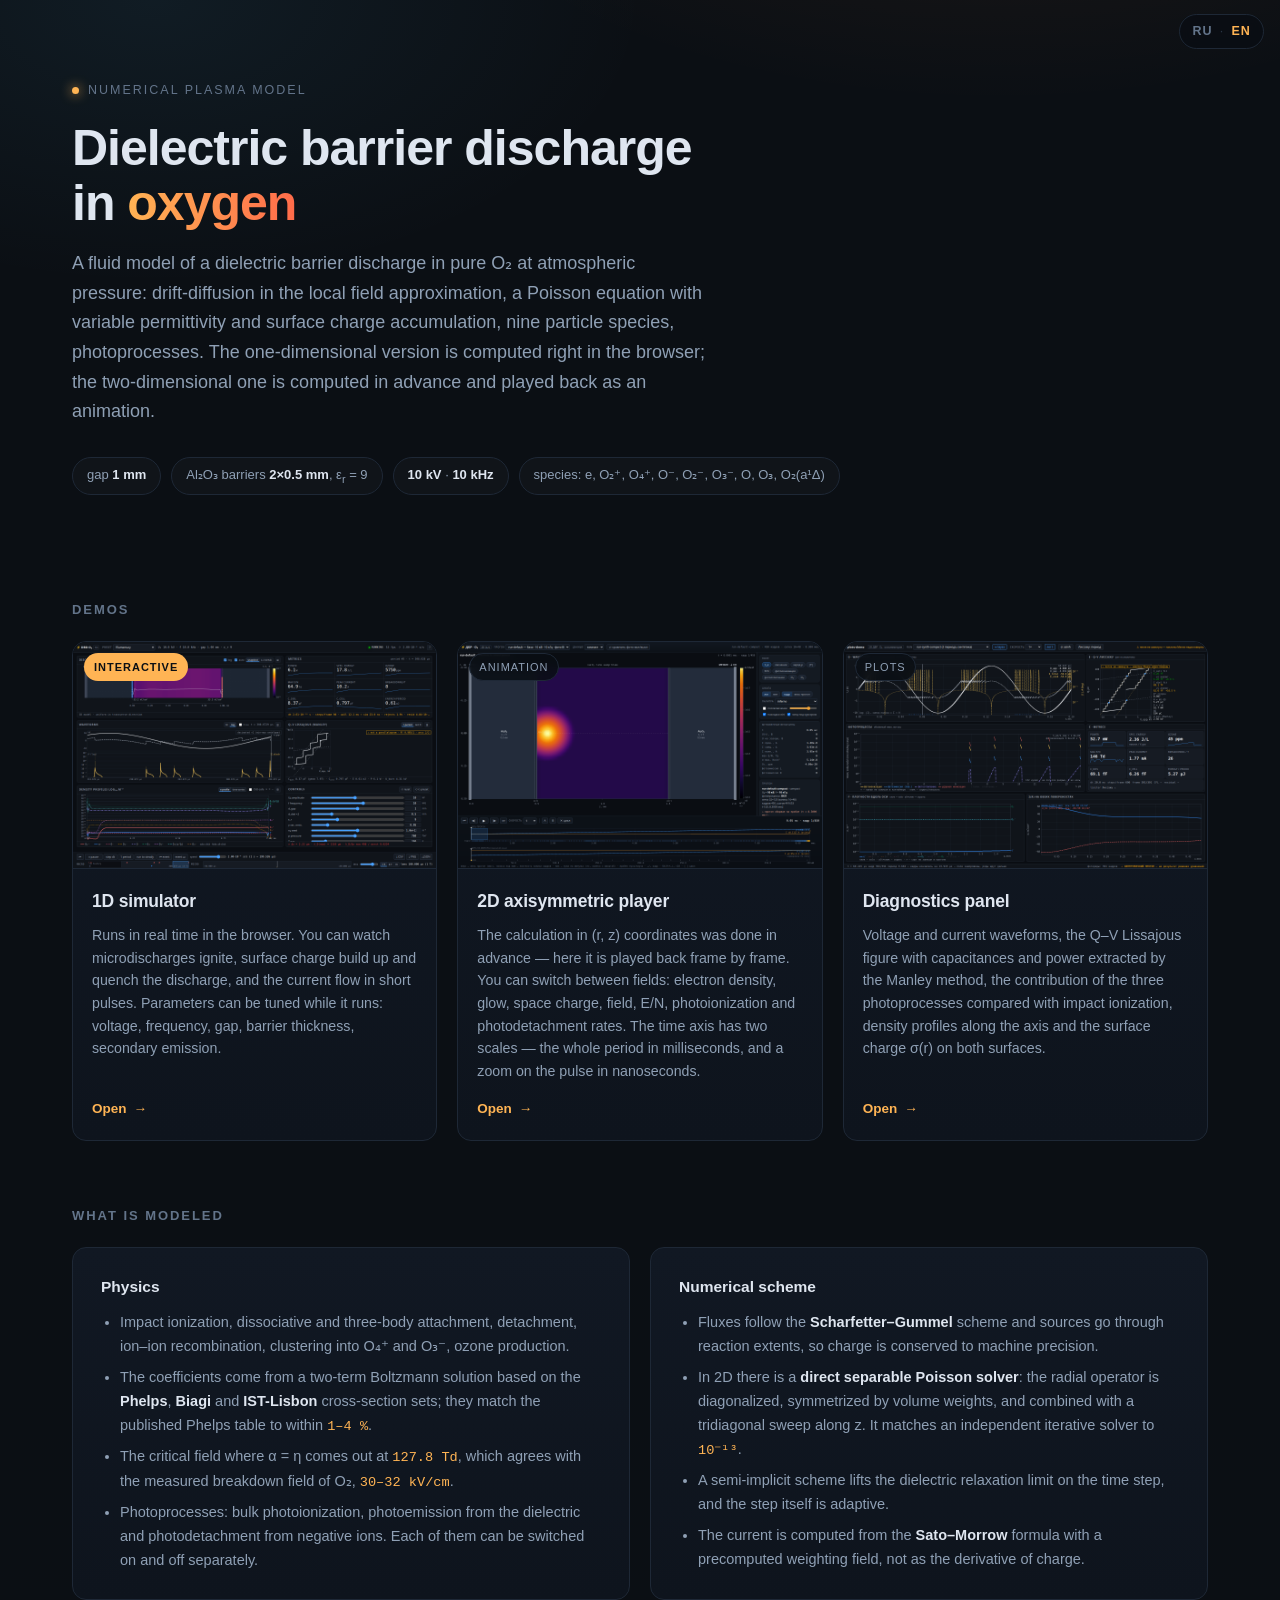
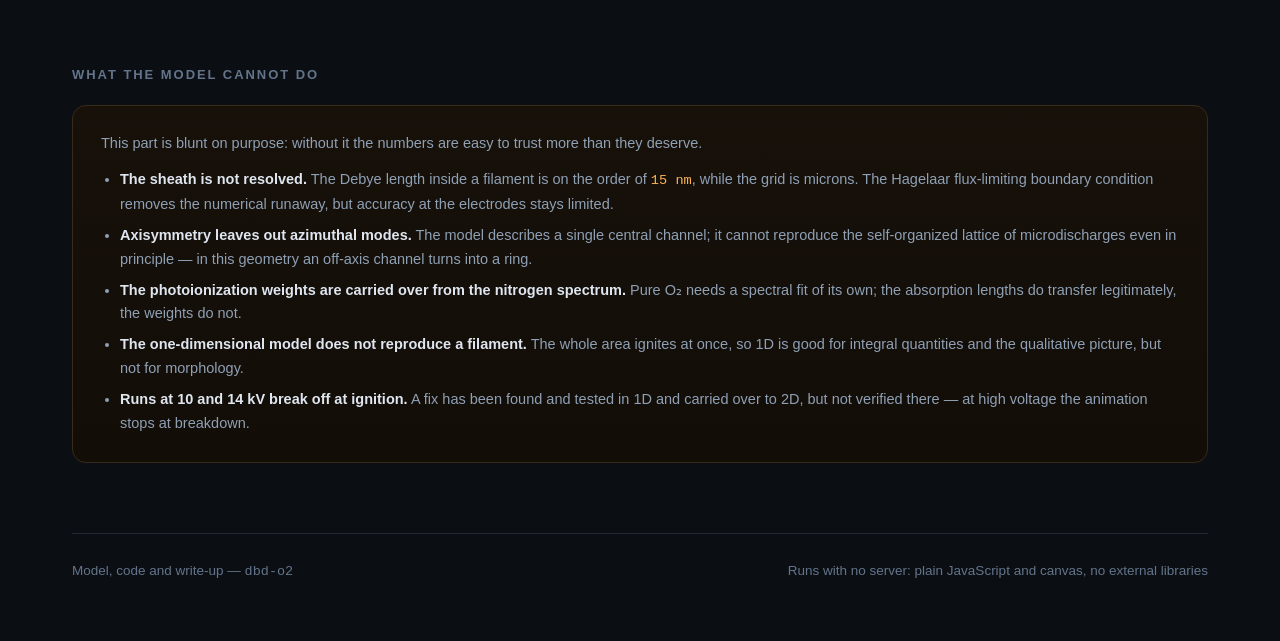
==== site/index.html @ 330ba71b "Публикация: двуязычный сайт barier.makseq.com (site/), тест словаря i18n, английское резюме в README" ====
<!doctype html>
<html lang="en">
<head>
<meta charset="utf-8">
<meta name="viewport" content="width=device-width, initial-scale=1">
<script>
(function(){
  var q=new URLSearchParams(location.search).get('lang'), s=null;
  try{ s=localStorage.getItem('lang'); }catch(e){}
  var l=(q==='en'||q==='ru')?q:((s==='en'||s==='ru')?s:'en');
  if(q===l){ try{ localStorage.setItem('lang',l); }catch(e){} }
  document.documentElement.lang=l;
  document.documentElement.setAttribute('data-lang',l);
  window.LANG=l;
})();
</script>
<title>Fluid model of atmospheric-pressure plasma | DBD in oxygen</title>
<meta name="description" content="A fluid model of a dielectric barrier discharge in pure oxygen at atmospheric pressure, with a live 1D simulator and a 2D axisymmetric player.">
<meta name="robots" content="index,follow">
<meta name="theme-color" content="#0b0f14">
<link rel="canonical" href="https://barier.makseq.com/">
<link rel="alternate" hreflang="en" href="https://barier.makseq.com/">
<link rel="alternate" hreflang="ru" href="https://barier.makseq.com/?lang=ru">
<link rel="alternate" hreflang="x-default" href="https://barier.makseq.com/">
<meta property="og:type" content="website">
<meta property="og:site_name" content="Dielectric barrier discharge in oxygen">
<meta property="og:url" content="https://barier.makseq.com/">
<meta property="og:title" content="Fluid model of atmospheric-pressure plasma | DBD in oxygen">
<meta property="og:description" content="A fluid model of a dielectric barrier discharge in pure oxygen at atmospheric pressure, with a live 1D simulator and a 2D axisymmetric player.">
<meta property="og:image" content="https://barier.makseq.com/og/landing.jpg">
<meta property="og:image:width" content="1200">
<meta property="og:image:height" content="630">
<meta property="og:image:alt" content="Dielectric barrier discharge in oxygen: the landing page of the numerical model, 1D simulator and 2D player">
<meta property="og:locale" content="en_US">
<meta name="twitter:card" content="summary_large_image">
<meta name="twitter:title" content="Fluid model of atmospheric-pressure plasma | DBD in oxygen">
<meta name="twitter:description" content="A fluid model of a dielectric barrier discharge in pure oxygen at atmospheric pressure, with a live 1D simulator and a 2D axisymmetric player.">
<meta name="twitter:image" content="https://barier.makseq.com/og/landing.jpg">
<meta name="twitter:image:alt" content="Dielectric barrier discharge in oxygen: the landing page of the numerical model, 1D simulator and 2D player">
<script type="application/ld+json">
{
  "@context": "https://schema.org",
  "@graph": [
    {
      "@type": "WebSite",
      "@id": "https://barier.makseq.com/#website",
      "url": "https://barier.makseq.com/",
      "name": "Dielectric barrier discharge in oxygen",
      "description": "A fluid model of a dielectric barrier discharge in pure oxygen at atmospheric pressure, with a live 1D simulator and a 2D axisymmetric player.",
      "inLanguage": ["en", "ru"],
      "author": { "@id": "https://makseq.com/#person" },
      "publisher": { "@id": "https://makseq.com/#person" }
    },
    {
      "@type": "Person",
      "@id": "https://makseq.com/#person",
      "name": "Max Tkachenko",
      "url": "https://makseq.com"
    },
    {
      "@type": "WebPage",
      "@id": "https://barier.makseq.com/#webpage",
      "url": "https://barier.makseq.com/",
      "name": "Fluid model of atmospheric-pressure plasma | DBD in oxygen",
      "description": "A fluid model of a dielectric barrier discharge in pure oxygen at atmospheric pressure, with a live 1D simulator and a 2D axisymmetric player.",
      "isPartOf": { "@id": "https://barier.makseq.com/#website" },
      "inLanguage": "en",
      "breadcrumb": { "@id": "https://barier.makseq.com/#breadcrumb" },
      "about": { "@id": "https://barier.makseq.com/#model" },
      "primaryImageOfPage": {
        "@type": "ImageObject",
        "url": "https://barier.makseq.com/og/landing.jpg",
        "width": 1200,
        "height": 630
      }
    },
    {
      "@type": "BreadcrumbList",
      "@id": "https://barier.makseq.com/#breadcrumb",
      "itemListElement": [
        { "@type": "ListItem", "position": 1, "name": "Dielectric barrier discharge in oxygen", "item": "https://barier.makseq.com/" }
      ]
    },
    {
      "@type": "CreativeWork",
      "@id": "https://barier.makseq.com/#model",
      "name": "Fluid model of a dielectric barrier discharge in pure oxygen",
      "abstract": "A one-dimensional and a two-dimensional axisymmetric fluid model of a dielectric barrier discharge in pure O2 at atmospheric pressure: drift-diffusion transport in the local field approximation, Poisson equation with variable permittivity and surface charge on the dielectric, nine species and photoionization with photoemission.",
      "inLanguage": "en",
      "author": { "@id": "https://makseq.com/#person" },
      "isPartOf": { "@id": "https://barier.makseq.com/#website" },
      "about": [
        { "@type": "Thing", "name": "Plasma physics" },
        { "@type": "Thing", "name": "Dielectric barrier discharge" },
        { "@type": "Thing", "name": "Atmospheric-pressure plasma" },
        { "@type": "Thing", "name": "Computational physics" }
      ],
      "keywords": "dielectric barrier discharge, oxygen plasma, fluid model, drift-diffusion, photoionization, surface charge, ozonizer"
    }
  ]
}
</script>
<link rel="icon" href="data:image/svg+xml,%3Csvg xmlns='http://www.w3.org/2000/svg' viewBox='0 0 32 32'%3E%3Crect width='32' height='32' rx='6' fill='%2310141a'/%3E%3Crect x='4' y='6' width='24' height='3' fill='%234b5566'/%3E%3Crect x='4' y='23' width='24' height='3' fill='%234b5566'/%3E%3Cpath d='M16 9 L12 16 L18 16 L14 23' stroke='%23ffd166' stroke-width='2.2' fill='none' stroke-linejoin='round'/%3E%3C/svg%3E">
<style>
  :root{
    --bg:#0b0f14; --panel:#111823; --panel2:#0e141d; --line:#1e2836;
    --fg:#dfe6f0; --dim:#8fa0b5; --dim2:#63748a;
    --amber:#ffb454; --hot:#ff6b4a; --cyan:#5ac8fa; --violet:#a78bfa;
    --maxw:1180px;
  }
  *{box-sizing:border-box}
  html,body{margin:0;padding:0}
  html[data-lang="en"] [lang="ru"], html[data-lang="ru"] [lang="en"]{display:none !important}
  body{
    background:
      radial-gradient(1100px 620px at 78% -12%, rgba(255,140,60,.10), transparent 60%),
      radial-gradient(900px 520px at 12% 0%, rgba(90,200,250,.07), transparent 55%),
      var(--bg);
    color:var(--fg);
    font:16px/1.65 -apple-system,BlinkMacSystemFont,"Segoe UI",Roboto,"Helvetica Neue",Arial,sans-serif;
    -webkit-font-smoothing:antialiased;
  }
  .wrap{max-width:var(--maxw);margin:0 auto;padding:0 22px}
  code,kbd,.mono{font-family:ui-monospace,SFMono-Regular,"SF Mono",Menlo,Consolas,monospace}

  .lang{
    position:fixed;top:14px;right:16px;z-index:50;
    display:inline-flex;align-items:center;gap:7px;
    font-size:12.5px;letter-spacing:.09em;
    padding:6px 12px;border-radius:999px;
    background:rgba(10,14,20,.78);border:1px solid var(--line);
    backdrop-filter:blur(6px);
  }
  .lang a{color:var(--dim2);text-decoration:none;font-weight:600}
  .lang a:hover{color:var(--fg)}
  .lang a[aria-current="true"]{color:var(--amber)}
  .lang a:focus-visible{outline:2px solid var(--amber);outline-offset:3px;border-radius:4px}
  .lang .sep{color:#2a3546}

  header{padding:76px 0 40px}
  .eyebrow{
    display:inline-flex;align-items:center;gap:9px;
    font-size:12.5px;letter-spacing:.16em;text-transform:uppercase;
    color:var(--dim2);margin-bottom:20px;
  }
  .eyebrow .dot{width:7px;height:7px;border-radius:50%;background:var(--amber);
    box-shadow:0 0 12px var(--amber)}
  h1{
    font-size:clamp(30px,5vw,50px);line-height:1.1;margin:0 0 18px;
    font-weight:650;letter-spacing:-.02em;
  }
  h1 .accent{
    background:linear-gradient(92deg,var(--amber),var(--hot));
    -webkit-background-clip:text;background-clip:text;color:transparent;
  }
  .lede{font-size:18px;color:var(--dim);max-width:64ch;margin:0}

  .facts{
    display:flex;flex-wrap:wrap;gap:10px;margin:30px 0 0;padding:0;list-style:none;
  }
  .facts li{
    font-size:13px;color:var(--dim);
    border:1px solid var(--line);border-radius:999px;padding:6px 14px;
    background:rgba(255,255,255,.02);
  }
  .facts b{color:var(--fg);font-weight:600}

  h2{
    font-size:13px;letter-spacing:.15em;text-transform:uppercase;color:var(--dim2);
    margin:64px 0 20px;font-weight:600;
  }

  .cards{display:grid;grid-template-columns:repeat(3,1fr);gap:20px}
  .card{
    display:flex;flex-direction:column;
    background:linear-gradient(180deg,var(--panel),var(--panel2));
    border:1px solid var(--line);border-radius:14px;overflow:hidden;
    text-decoration:none;color:inherit;
    transition:border-color .18s ease, transform .18s ease, box-shadow .18s ease;
  }
  .card:hover{
    border-color:#31435a;transform:translateY(-3px);
    box-shadow:0 14px 40px -18px rgba(0,0,0,.9);
  }
  .card:focus-visible{outline:2px solid var(--amber);outline-offset:3px}
  .thumb{
    aspect-ratio:16/10;background:#070b10;overflow:hidden;
    border-bottom:1px solid var(--line);position:relative;
  }
  .thumb img{width:100%;height:100%;object-fit:cover;object-position:top left;display:block;
    filter:saturate(1.05)}
  .badge{
    position:absolute;top:11px;left:11px;z-index:2;
    font-size:11px;letter-spacing:.09em;text-transform:uppercase;
    padding:4px 9px;border-radius:999px;
    background:rgba(10,14,20,.86);border:1px solid var(--line);color:var(--dim);
    backdrop-filter:blur(4px);
  }
  .badge.live{color:#0b0f14;background:var(--amber);border-color:transparent;font-weight:650}
  .card-body{padding:18px 19px 20px;flex:1;display:flex;flex-direction:column}
  .card h3{margin:0 0 8px;font-size:17.5px;font-weight:640;letter-spacing:-.01em}
  .card p{margin:0;color:var(--dim);font-size:14.2px;line-height:1.6;flex:1}
  .card .go{
    margin-top:15px;font-size:13.5px;color:var(--amber);font-weight:600;
    display:inline-flex;align-items:center;gap:7px;
  }
  .card:hover .go .arr{transform:translateX(3px)}
  .go .arr{transition:transform .18s ease;display:inline-block}

  .panel{
    background:linear-gradient(180deg,var(--panel),var(--panel2));
    border:1px solid var(--line);border-radius:14px;padding:26px 28px;
  }
  .grid2{display:grid;grid-template-columns:1fr 1fr;gap:20px}
  .panel h3{margin:0 0 12px;font-size:15.5px;font-weight:640}
  .panel p{margin:0 0 12px;color:var(--dim);font-size:14.5px}
  .panel p:last-child{margin-bottom:0}
  .panel ul{margin:0;padding-left:19px;color:var(--dim);font-size:14.5px}
  .panel li{margin-bottom:7px}
  .panel li:last-child{margin-bottom:0}
  .panel li b,.panel p b{color:var(--fg);font-weight:600}
  .num{color:var(--amber);font-family:ui-monospace,SFMono-Regular,Menlo,Consolas,monospace;
    font-size:.94em}

  .warn{border-color:#3a2a18;background:linear-gradient(180deg,#17110a,#120d07)}
  .warn h3{color:var(--amber)}

  footer{
    margin:70px 0 60px;padding-top:26px;border-top:1px solid var(--line);
    color:var(--dim2);font-size:13.5px;display:flex;flex-wrap:wrap;gap:14px 26px;
    align-items:baseline;justify-content:space-between;
  }
  footer a{color:var(--dim);text-decoration:none;border-bottom:1px solid #2a3546}
  footer a:hover{color:var(--fg)}

  @media (max-width:900px){
    .cards{grid-template-columns:1fr}
    .grid2{grid-template-columns:1fr}
    header{padding:52px 0 30px}
  }
</style>
</head>
<body>

<nav class="lang" aria-label="Язык / Language"><a href="?lang=ru" data-lang-link="ru">RU</a><span class="sep">·</span><a href="?lang=en" data-lang-link="en">EN</a></nav>

<div class="wrap">

  <header>
    <div class="eyebrow"><span class="dot"></span> <span lang="ru">численная модель плазмы</span><span lang="en">numerical plasma model</span></div>
    <h1><span lang="ru">Барьерный разряд<br>в <span class="accent">кислороде</span></span><span lang="en">Dielectric barrier discharge<br>in <span class="accent">oxygen</span></span></h1>
    <p class="lede" lang="ru">
      Fluid-модель диэлектрического барьерного разряда в чистом O₂ при атмосферном давлении:
      дрейф-диффузия в локальном приближении поля, уравнение Пуассона с переменной проницаемостью
      и накоплением поверхностного заряда, девять сортов частиц, фотопроцессы.
      Одномерная версия считается прямо в браузере, двумерная — заранее, и проигрывается как анимация.
    </p>
    <p class="lede" lang="en">
      A fluid model of a dielectric barrier discharge in pure O₂ at atmospheric pressure:
      drift-diffusion in the local field approximation, a Poisson equation with variable permittivity
      and surface charge accumulation, nine particle species, photoprocesses.
      The one-dimensional version is computed right in the browser; the two-dimensional one is
      computed in advance and played back as an animation.
    </p>
    <ul class="facts" lang="ru">
      <li>зазор <b>1&nbsp;мм</b></li>
      <li>барьеры Al₂O₃ <b>2×0.5&nbsp;мм</b>, ε<sub>r</sub>&nbsp;=&nbsp;9</li>
      <li><b>10&nbsp;кВ</b> · <b>10&nbsp;кГц</b></li>
      <li>частицы: e, O₂⁺, O₄⁺, O⁻, O₂⁻, O₃⁻, O, O₃, O₂(a¹Δ)</li>
    </ul>
    <ul class="facts" lang="en">
      <li>gap <b>1&nbsp;mm</b></li>
      <li>Al₂O₃ barriers <b>2×0.5&nbsp;mm</b>, ε<sub>r</sub>&nbsp;=&nbsp;9</li>
      <li><b>10&nbsp;kV</b> · <b>10&nbsp;kHz</b></li>
      <li>species: e, O₂⁺, O₄⁺, O⁻, O₂⁻, O₃⁻, O, O₃, O₂(a¹Δ)</li>
    </ul>
  </header>

  <h2><span lang="ru">Демонстрации</span><span lang="en">Demos</span></h2>
  <div class="cards">

    <a class="card" href="sim1d/" lang="ru">
      <div class="thumb">
        <span class="badge live">интерактивно</span>
        <img src="shots/sim1d.png" width="1600" height="1000" alt="Интерфейс одномерного симулятора: срез разрядного промежутка, осциллограммы, фигура Лиссажу" loading="lazy" decoding="async">
      </div>
      <div class="card-body">
        <h3>1D-симулятор</h3>
        <p>
          Считает в реальном времени в браузере. Видно, как зажигаются микроразряды,
          как копится поверхностный заряд и гасит разряд, как ток идёт короткими импульсами.
          Параметры крутятся вживую: напряжение, частота, зазор, толщина барьера, вторичная эмиссия.
        </p>
        <span class="go">Открыть <span class="arr">→</span></span>
      </div>
    </a>

    <a class="card" href="sim1d/" lang="en">
      <div class="thumb">
        <span class="badge live">interactive</span>
        <img src="shots/sim1d.png" width="1600" height="1000" alt="The 1D simulator interface: a slice through the discharge gap, waveforms and a Lissajous figure" loading="lazy" decoding="async">
      </div>
      <div class="card-body">
        <h3>1D simulator</h3>
        <p>
          Runs in real time in the browser. You can watch microdischarges ignite, surface charge build up
          and quench the discharge, and the current flow in short pulses.
          Parameters can be tuned while it runs: voltage, frequency, gap, barrier thickness, secondary emission.
        </p>
        <span class="go">Open <span class="arr">→</span></span>
      </div>
    </a>

    <a class="card" href="player/" lang="ru">
      <div class="thumb">
        <span class="badge">анимация</span>
        <img src="shots/player.png" width="1600" height="1000" alt="Двумерный осесимметричный плеер: срез промежутка с филаментом и цветовой картой плотности электронов" loading="lazy" decoding="async">
      </div>
      <div class="card-body">
        <h3>2D осесимметричный плеер</h3>
        <p>
          Расчёт в координатах (r,&nbsp;z) сделан заранее — здесь он проигрывается покадрово.
          Переключаются поля: плотность электронов, свечение, объёмный заряд, поле, E/N,
          скорости фотоионизации и фотоотлипания. Шкала времени двухмасштабная —
          весь период в миллисекундах и лупа на импульс в наносекундах.
        </p>
        <span class="go">Открыть <span class="arr">→</span></span>
      </div>
    </a>

    <a class="card" href="player/" lang="en">
      <div class="thumb">
        <span class="badge">animation</span>
        <img src="shots/player.png" width="1600" height="1000" alt="The 2D axisymmetric player: a slice through the gap with a filament and a color map of electron density" loading="lazy" decoding="async">
      </div>
      <div class="card-body">
        <h3>2D axisymmetric player</h3>
        <p>
          The calculation in (r,&nbsp;z) coordinates was done in advance — here it is played back
          frame by frame. You can switch between fields: electron density, glow, space charge, field, E/N,
          photoionization and photodetachment rates. The time axis has two scales —
          the whole period in milliseconds, and a zoom on the pulse in nanoseconds.
        </p>
        <span class="go">Open <span class="arr">→</span></span>
      </div>
    </a>

    <a class="card" href="player/plots-demo.html" lang="ru">
      <div class="thumb">
        <span class="badge">графики</span>
        <img src="shots/plots.png" width="1600" height="1000" alt="Панель графиков: осциллограммы, фигура Лиссажу, вклад фотопроцессов, профили плотностей" loading="lazy" decoding="async">
      </div>
      <div class="card-body">
        <h3>Панель диагностики</h3>
        <p>
          Осциллограммы напряжения и тока, фигура Лиссажу Q–V с извлечением ёмкостей
          и мощности по методу Мэнли, вклад трёх фотопроцессов против ударной ионизации,
          профили плотностей вдоль оси и поверхностный заряд σ(r) на обеих поверхностях.
        </p>
        <span class="go">Открыть <span class="arr">→</span></span>
      </div>
    </a>

    <a class="card" href="player/plots-demo.html" lang="en">
      <div class="thumb">
        <span class="badge">plots</span>
        <img src="shots/plots.png" width="1600" height="1000" alt="The plots panel: waveforms, a Lissajous figure, the contribution of the photoprocesses, density profiles" loading="lazy" decoding="async">
      </div>
      <div class="card-body">
        <h3>Diagnostics panel</h3>
        <p>
          Voltage and current waveforms, the Q–V Lissajous figure with capacitances and power
          extracted by the Manley method, the contribution of the three photoprocesses compared with impact
          ionization, density profiles along the axis and the surface charge σ(r) on both surfaces.
        </p>
        <span class="go">Open <span class="arr">→</span></span>
      </div>
    </a>

  </div>

  <h2><span lang="ru">Что моделируется</span><span lang="en">What is modeled</span></h2>
  <div class="grid2">
    <div class="panel" lang="ru">
      <h3>Физика</h3>
      <ul>
        <li>Ударная ионизация, диссоциативное и трёхтельное прилипание, отлипание, ион-ионная
          рекомбинация, кластеризация в O₄⁺ и O₃⁻, наработка озона.</li>
        <li>Коэффициенты получены решением двухчленного уравнения Больцмана на сечениях
          <b>Phelps</b>, <b>Biagi</b> и <b>IST-Lisbon</b>; сверены с опубликованной таблицей
          Phelps с точностью <span class="num">1–4 %</span>.</li>
        <li>Критическое поле α&nbsp;=&nbsp;η выходит <span class="num">127.8 Тд</span>,
          что согласуется с экспериментальным пробойным полем O₂
          <span class="num">30–32 кВ/см</span>.</li>
        <li>Фотопроцессы: объёмная фотоионизация, фотоэмиссия с диэлектрика и фотоотлипание
          от отрицательных ионов. Их можно включать и выключать по отдельности.</li>
      </ul>
    </div>
    <div class="panel" lang="en">
      <h3>Physics</h3>
      <ul>
        <li>Impact ionization, dissociative and three-body attachment, detachment, ion–ion
          recombination, clustering into O₄⁺ and O₃⁻, ozone production.</li>
        <li>The coefficients come from a two-term Boltzmann solution based on the
          <b>Phelps</b>, <b>Biagi</b> and <b>IST-Lisbon</b> cross-section sets; they match the published
          Phelps table to within <span class="num">1–4 %</span>.</li>
        <li>The critical field where α&nbsp;=&nbsp;η comes out at <span class="num">127.8 Td</span>,
          which agrees with the measured breakdown field of O₂,
          <span class="num">30–32 kV/cm</span>.</li>
        <li>Photoprocesses: bulk photoionization, photoemission from the dielectric and
          photodetachment from negative ions. Each of them can be switched on and off separately.</li>
      </ul>
    </div>
    <div class="panel" lang="ru">
      <h3>Численная схема</h3>
      <ul>
        <li>Потоки по схеме <b>Шарфеттера–Гуммеля</b>, источники через reaction extents —
          заряд сохраняется машинно точно.</li>
        <li>В 2D — <b>прямой разделимый решатель Пуассона</b>: диагонализация радиального
          оператора с симметризацией по объёмным весам плюс прогонка по z.
          Сверен с независимым итерационным решателем до <span class="num">10⁻¹³</span>.</li>
        <li>Полунеявная схема снимает ограничение по диэлектрической релаксации,
          шаг по времени адаптивный.</li>
        <li>Ток считается по формуле <b>Сато–Морроу</b> с предвычисленным весовым полем,
          а не как производная заряда.</li>
      </ul>
    </div>
    <div class="panel" lang="en">
      <h3>Numerical scheme</h3>
      <ul>
        <li>Fluxes follow the <b>Scharfetter–Gummel</b> scheme and sources go through reaction
          extents, so charge is conserved to machine precision.</li>
        <li>In 2D there is a <b>direct separable Poisson solver</b>: the radial operator is
          diagonalized, symmetrized by volume weights, and combined with a tridiagonal sweep along z.
          It matches an independent iterative solver to <span class="num">10⁻¹³</span>.</li>
        <li>A semi-implicit scheme lifts the dielectric relaxation limit on the time step,
          and the step itself is adaptive.</li>
        <li>The current is computed from the <b>Sato–Morrow</b> formula with a precomputed
          weighting field, not as the derivative of charge.</li>
      </ul>
    </div>
  </div>

  <h2><span lang="ru">Чего модель не умеет</span><span lang="en">What the model cannot do</span></h2>
  <div class="panel warn" lang="ru">
    <p>
      Здесь честно, потому что без этого числа легко принять за более достоверные, чем они есть.
    </p>
    <ul>
      <li><b>Пристеночный слой не разрешён.</b> Дебаевская длина в филаменте порядка
        <span class="num">15 нм</span>, а сетка — микроны. Потоко-ограничивающее граничное
        условие Хагелаара снимает численный разгон, но точность у электродов остаётся ограниченной.</li>
      <li><b>Осесимметрия не даёт азимутальных мод.</b> Модель описывает один центральный канал;
        самоорганизацию решётки микроразрядов она воспроизвести не может принципиально —
        внеосевой канал в такой геометрии становится кольцом.</li>
      <li><b>Веса фотоионизации перенесены из азотного спектра.</b> Для чистого O₂ нужен
        собственный спектральный фит; длины поглощения при этом переносятся законно, а веса — нет.</li>
      <li><b>Одномерная модель не воспроизводит филамент.</b> Вся площадь зажигается синхронно,
        поэтому 1D годится для интегральных величин и качественной картины, но не для морфологии.</li>
      <li><b>Прогоны при 10 и 14 кВ обрываются на зажигании.</b> Исправление найдено и проверено
        в 1D, в 2D перенесено, но не верифицировано — анимация при высоком напряжении
        останавливается на пробое.</li>
    </ul>
  </div>
  <div class="panel warn" lang="en">
    <p>
      This part is blunt on purpose: without it the numbers are easy to trust more than they deserve.
    </p>
    <ul>
      <li><b>The sheath is not resolved.</b> The Debye length inside a filament is on the order of
        <span class="num">15 nm</span>, while the grid is microns. The Hagelaar flux-limiting boundary
        condition removes the numerical runaway, but accuracy at the electrodes stays limited.</li>
      <li><b>Axisymmetry leaves out azimuthal modes.</b> The model describes a single central channel;
        it cannot reproduce the self-organized lattice of microdischarges even in principle —
        in this geometry an off-axis channel turns into a ring.</li>
      <li><b>The photoionization weights are carried over from the nitrogen spectrum.</b> Pure O₂
        needs a spectral fit of its own; the absorption lengths do transfer legitimately, the weights do not.</li>
      <li><b>The one-dimensional model does not reproduce a filament.</b> The whole area ignites at
        once, so 1D is good for integral quantities and the qualitative picture, but not for morphology.</li>
      <li><b>Runs at 10 and 14 kV break off at ignition.</b> A fix has been found and tested in 1D
        and carried over to 2D, but not verified there — at high voltage the animation
        stops at breakdown.</li>
    </ul>
  </div>

  <footer>
    <span lang="ru">Модель, код и разбор — <span class="mono">dbd-o2</span></span>
    <span lang="en">Model, code and write-up — <span class="mono">dbd-o2</span></span>
    <span lang="ru">Работает без сервера: чистый JavaScript и canvas, никаких внешних библиотек</span>
    <span lang="en">Runs with no server: plain JavaScript and canvas, no external libraries</span>
  </footer>

</div>

<script>
(function(){
  var META = {
    ru: {
      title: 'Барьерный разряд в кислороде — численная модель плазмы',
      desc: 'Fluid-модель диэлектрического барьерного разряда в чистом O₂ при атмосферном давлении: 1D-симулятор в реальном времени и 2D осесимметричный плеер с фотопроцессами.',
      locale: 'ru_RU'
    },
    en: {
      title: 'Fluid model of atmospheric-pressure plasma | DBD in oxygen',
      desc: 'A fluid model of a dielectric barrier discharge in pure oxygen at atmospheric pressure, with a live 1D simulator and a 2D axisymmetric player.',
      locale: 'en_US'
    }
  };
  function setMeta(sel, val){ var e = document.querySelector(sel); if(e) e.setAttribute('content', val); }
  var links = document.querySelectorAll('.lang a[data-lang-link]');

  function apply(l){
    document.documentElement.lang = l;
    document.documentElement.setAttribute('data-lang', l);
    window.LANG = l;
    var m = META[l];
    document.title = m.title;
    setMeta('meta[name="description"]', m.desc);
    setMeta('meta[property="og:title"]', m.title);
    setMeta('meta[property="og:description"]', m.desc);
    setMeta('meta[property="og:locale"]', m.locale);
    setMeta('meta[name="twitter:title"]', m.title);
    setMeta('meta[name="twitter:description"]', m.desc);
    for(var i=0;i<links.length;i++){
      var a = links[i], on = a.getAttribute('data-lang-link') === l;
      if(on) a.setAttribute('aria-current','true'); else a.removeAttribute('aria-current');
      var p = new URLSearchParams(location.search);
      p.set('lang', a.getAttribute('data-lang-link'));
      a.setAttribute('href', location.pathname + '?' + p.toString());
    }
  }

  for(var i=0;i<links.length;i++){
    links[i].addEventListener('click', function(ev){
      ev.preventDefault();
      var l = this.getAttribute('data-lang-link');
      try{ localStorage.setItem('lang', l); }catch(e){}
      apply(l);
      var p = new URLSearchParams(location.search);
      p.set('lang', l);
      history.replaceState(null, '', location.pathname + '?' + p.toString());
    });
  }

  apply(window.LANG || 'en');
})();
</script>
</body>
</html>
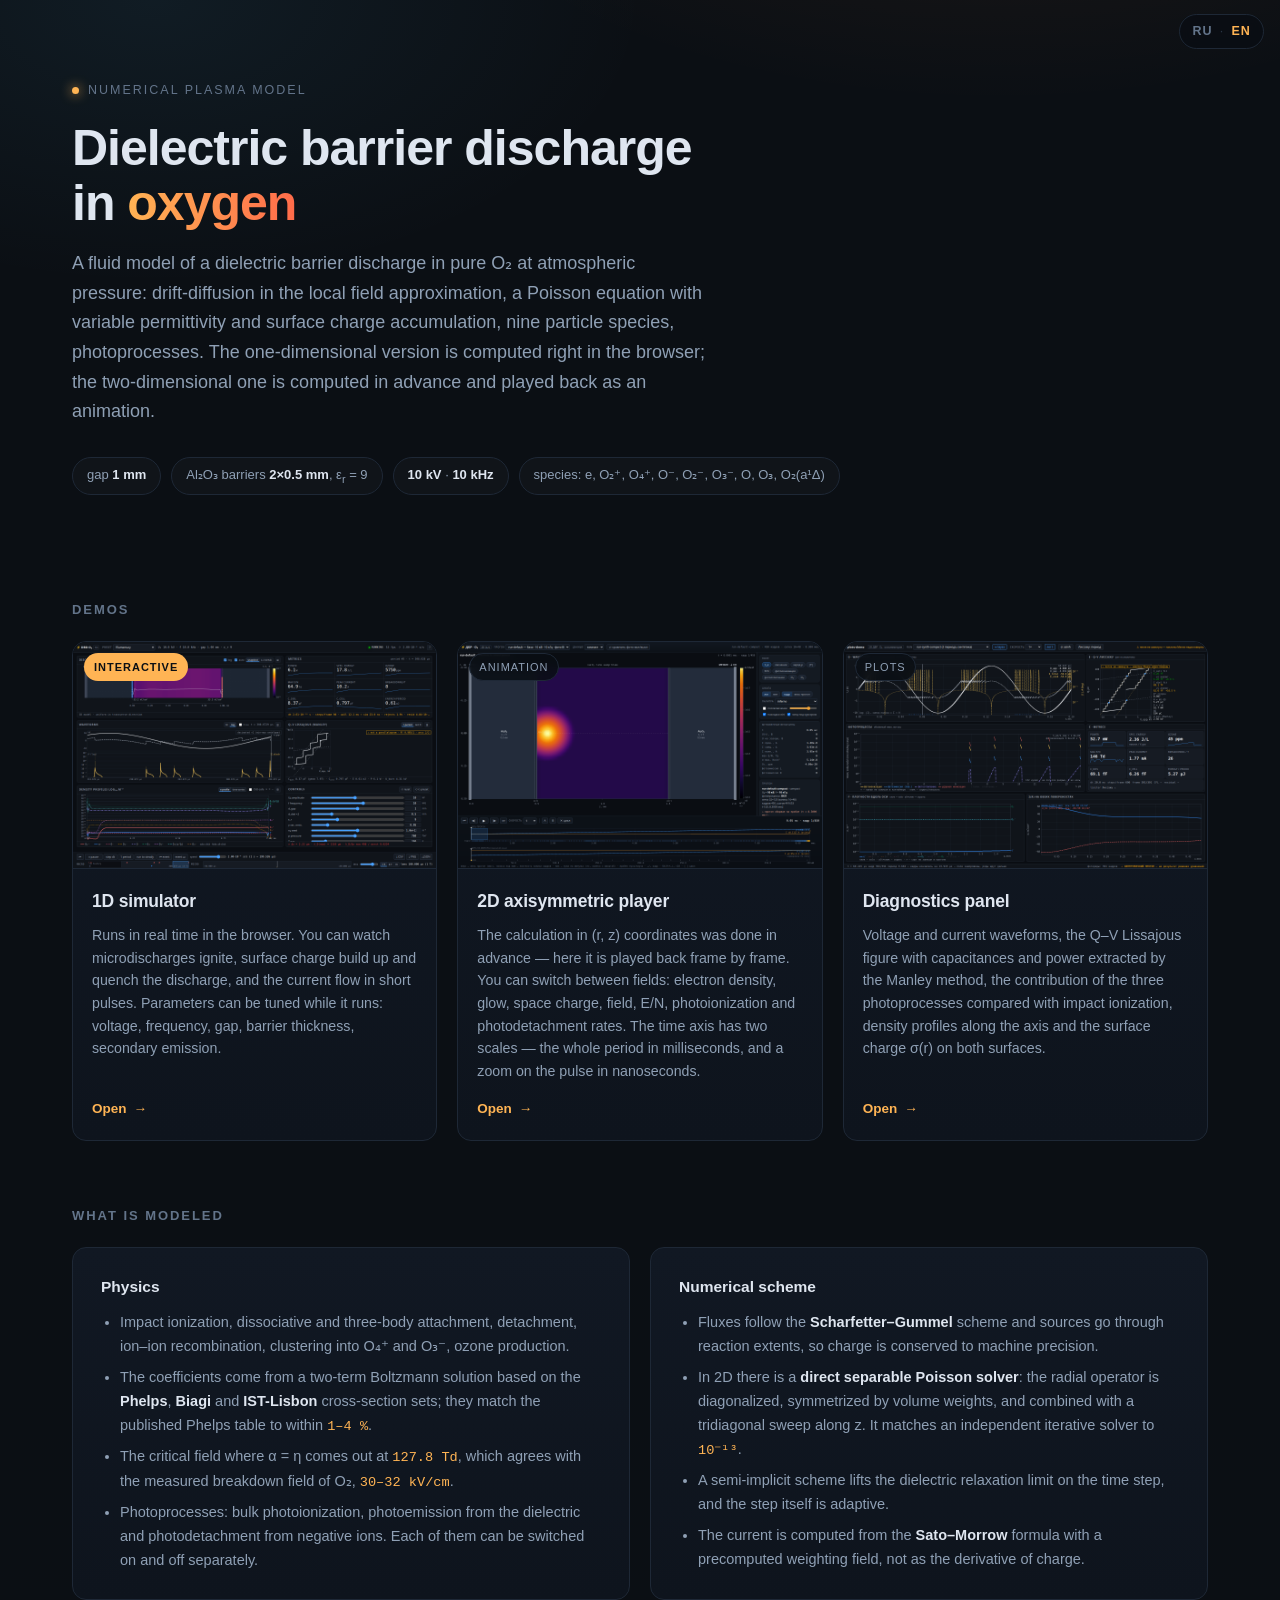
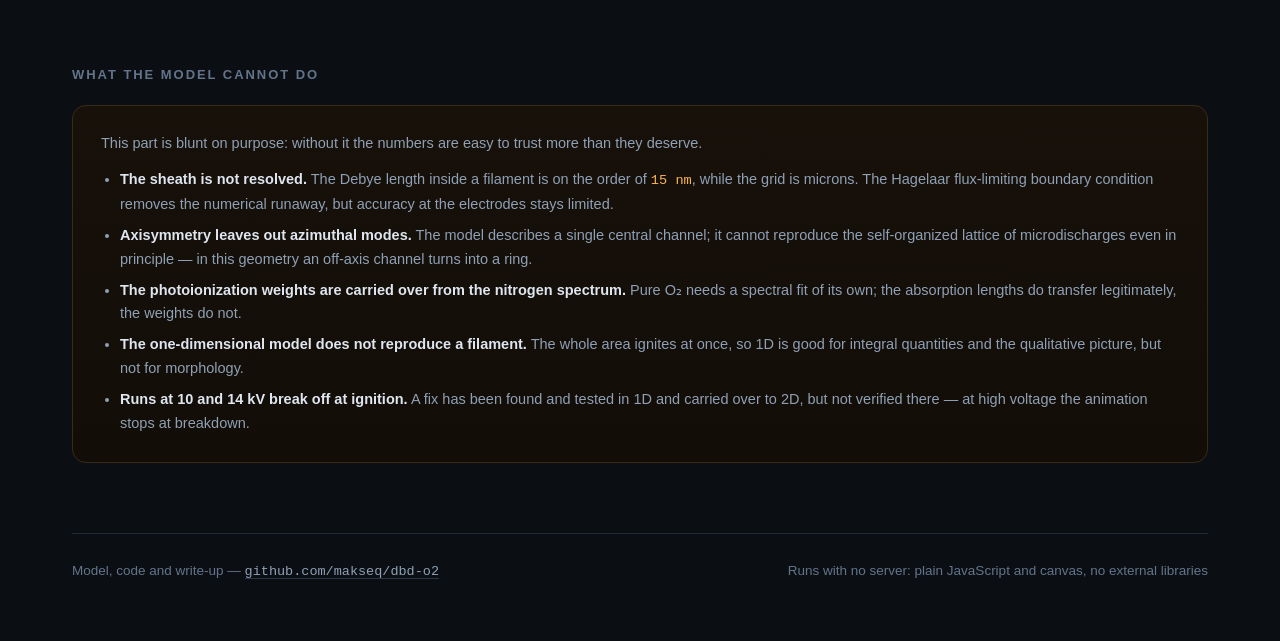
==== commit a976af7f: "Site: link to the GitHub repository in the footer Co-Authored-By: Claude Fable 5.1 <noreply@anthropi" ====
--- a/site/index.html
+++ b/site/index.html
@@ -1,5 +1,5 @@
 <!doctype html>
-<html lang="en">
+<html lang="en" data-lang="en">
 <head>
 <meta charset="utf-8">
 <meta name="viewport" content="width=device-width, initial-scale=1">
@@ -242,7 +242,7 @@
 </head>
 <body>
 
-<nav class="lang" aria-label="Язык / Language"><a href="?lang=ru" data-lang-link="ru">RU</a><span class="sep">·</span><a href="?lang=en" data-lang-link="en">EN</a></nav>
+<nav class="lang" aria-label="Language"><a href="?lang=ru" data-lang-link="ru">RU</a><span class="sep">·</span><a href="?lang=en" data-lang-link="en">EN</a></nav>
 
 <div class="wrap">
 
@@ -282,7 +282,7 @@
     <a class="card" href="sim1d/" lang="ru">
       <div class="thumb">
         <span class="badge live">интерактивно</span>
-        <img src="shots/sim1d.png" width="1600" height="1000" alt="Интерфейс одномерного симулятора: срез разрядного промежутка, осциллограммы, фигура Лиссажу" loading="lazy" decoding="async">
+        <img src="shots/sim1d.png" width="1600" height="1000" alt="Интерфейс одномерного симулятора: срез разрядного промежутка, осциллограммы, фигура Лиссажу" decoding="async">
       </div>
       <div class="card-body">
         <h3>1D-симулятор</h3>
@@ -298,7 +298,7 @@
     <a class="card" href="sim1d/" lang="en">
       <div class="thumb">
         <span class="badge live">interactive</span>
-        <img src="shots/sim1d.png" width="1600" height="1000" alt="The 1D simulator interface: a slice through the discharge gap, waveforms and a Lissajous figure" loading="lazy" decoding="async">
+        <img src="shots/sim1d.png" width="1600" height="1000" alt="The 1D simulator interface: a slice through the discharge gap, waveforms and a Lissajous figure" decoding="async">
       </div>
       <div class="card-body">
         <h3>1D simulator</h3>
@@ -314,7 +314,7 @@
     <a class="card" href="player/" lang="ru">
       <div class="thumb">
         <span class="badge">анимация</span>
-        <img src="shots/player.png" width="1600" height="1000" alt="Двумерный осесимметричный плеер: срез промежутка с филаментом и цветовой картой плотности электронов" loading="lazy" decoding="async">
+        <img src="shots/player.png" width="1600" height="1000" alt="Двумерный осесимметричный плеер: срез промежутка с филаментом и цветовой картой плотности электронов" decoding="async">
       </div>
       <div class="card-body">
         <h3>2D осесимметричный плеер</h3>
@@ -331,7 +331,7 @@
     <a class="card" href="player/" lang="en">
       <div class="thumb">
         <span class="badge">animation</span>
-        <img src="shots/player.png" width="1600" height="1000" alt="The 2D axisymmetric player: a slice through the gap with a filament and a color map of electron density" loading="lazy" decoding="async">
+        <img src="shots/player.png" width="1600" height="1000" alt="The 2D axisymmetric player: a slice through the gap with a filament and a color map of electron density" decoding="async">
       </div>
       <div class="card-body">
         <h3>2D axisymmetric player</h3>
@@ -348,7 +348,7 @@
     <a class="card" href="player/plots-demo.html" lang="ru">
       <div class="thumb">
         <span class="badge">графики</span>
-        <img src="shots/plots.png" width="1600" height="1000" alt="Панель графиков: осциллограммы, фигура Лиссажу, вклад фотопроцессов, профили плотностей" loading="lazy" decoding="async">
+        <img src="shots/plots.png" width="1600" height="1000" alt="Панель графиков: осциллограммы, фигура Лиссажу, вклад фотопроцессов, профили плотностей" decoding="async">
       </div>
       <div class="card-body">
         <h3>Панель диагностики</h3>
@@ -364,7 +364,7 @@
     <a class="card" href="player/plots-demo.html" lang="en">
       <div class="thumb">
         <span class="badge">plots</span>
-        <img src="shots/plots.png" width="1600" height="1000" alt="The plots panel: waveforms, a Lissajous figure, the contribution of the photoprocesses, density profiles" loading="lazy" decoding="async">
+        <img src="shots/plots.png" width="1600" height="1000" alt="The plots panel: waveforms, a Lissajous figure, the contribution of the photoprocesses, density profiles" decoding="async">
       </div>
       <div class="card-body">
         <h3>Diagnostics panel</h3>
@@ -484,8 +484,8 @@
   </div>
 
   <footer>
-    <span lang="ru">Модель, код и разбор — <span class="mono">dbd-o2</span></span>
-    <span lang="en">Model, code and write-up — <span class="mono">dbd-o2</span></span>
+    <span lang="ru">Модель, код и разбор — <a href="https://github.com/makseq/dbd-o2" rel="noopener"><span class="mono">github.com/makseq/dbd-o2</span></a></span>
+    <span lang="en">Model, code and write-up — <a href="https://github.com/makseq/dbd-o2" rel="noopener"><span class="mono">github.com/makseq/dbd-o2</span></a></span>
     <span lang="ru">Работает без сервера: чистый JavaScript и canvas, никаких внешних библиотек</span>
     <span lang="en">Runs with no server: plain JavaScript and canvas, no external libraries</span>
   </footer>
